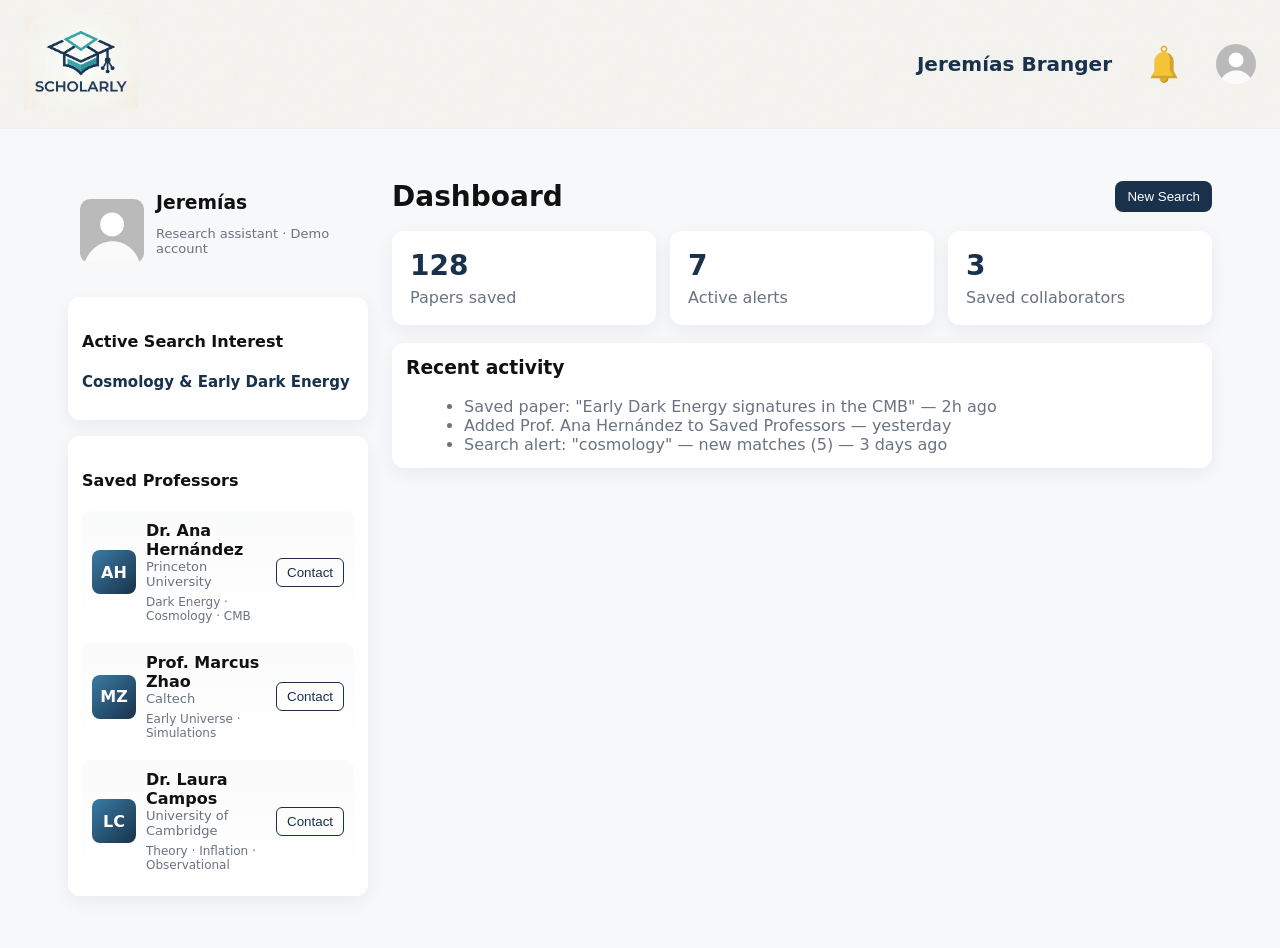
==== dashboard.html @ e4152abb "Project for ASC Demo day however will develop further into an actual site. Overall idea of connectin" ====
<!DOCTYPE html>
<html lang="en">
<head>
    <meta charset="UTF-8">
    <meta name="viewport" content="width=device-width, initial-scale=1.0">
    <title>Dashboard</title>
    <link rel="stylesheet" href="dashboardian.css">
    <script src="dashboard.js" defer></script>
</head>
<body>
    <div class="navi">
        <div class="navi-left">
            <a href="index.html">
                <img id="logo" src="images/scholarly.png" alt="Scholarly logo">
            </a>            
        </div>
        <div class="navi-right">
            <p class="welcome">Jeremías Branger</p>
            <img id="notif" src="images/notif.png" alt="Notifications">
            <img id="pfp" src="images/pfp.jpg" alt="Profile picture">
        </div>
    </div>

    <div class="dashboard container">
        <aside class="sidebar">
            <div class="profile-card">
                <img class="profile-img" src="images/pfp.jpg" alt="pfp">
                <div class="profile-meta">
                    <h3>Jeremías</h3>
                    <p class="muted">Research assistant · Demo account</p>
                </div>
            </div>

            <div class="interest-card card">
                <h4>Active Search Interest</h4>
                <p class="interest">Cosmology &amp; Early Dark Energy</p>
            </div>

            <div class="saved-profs card">
                <h4>Saved Professors</h4>
                <div class="prof-list">
                    <div class="prof-card">
                        <div class="prof-avatar">AH</div>
                        <div class="prof-body">
                            <strong>Dr. Ana Hernández</strong>
                            <span class="muted">Princeton University</span>
                            <div class="tags">Dark Energy · Cosmology · CMB</div>
                        </div>
                        <div class="prof-actions">
                            <button class="contact">Contact</button>
                        </div>
                    </div>

                    <div class="prof-card">
                        <div class="prof-avatar">MZ</div>
                        <div class="prof-body">
                            <strong>Prof. Marcus Zhao</strong>
                            <span class="muted">Caltech</span>
                            <div class="tags">Early Universe · Simulations</div>
                        </div>
                        <div class="prof-actions">
                            <button class="contact">Contact</button>
                        </div>
                    </div>

                    <div class="prof-card">
                        <div class="prof-avatar">LC</div>
                        <div class="prof-body">
                            <strong>Dr. Laura Campos</strong>
                            <span class="muted">University of Cambridge</span>
                            <div class="tags">Theory · Inflation · Observational</div>
                        </div>
                        <div class="prof-actions">
                            <button class="contact">Contact</button>
                        </div>
                    </div>
                </div>
            </div>
        </aside>

        <main class="main">
            <header class="main-header">
                <div>
                    <h1 class="dashboard-title">Dashboard</h1>
                </div>
                <div class="search">
                    <button class="search-btn">New Search</button>
                </div>
            </header>

            <section class="stats">
                <div class="stat card">
                    <div class="stat-number">128</div>
                    <div class="stat-label">Papers saved</div>
                </div>
                <div class="stat card">
                    <div class="stat-number">7</div>
                    <div class="stat-label">Active alerts</div>
                </div>
                <div class="stat card">
                    <div class="stat-number">3</div>
                    <div class="stat-label">Saved collaborators</div>
                </div>
            </section>

            <section class="activity card">
                <h3>Recent activity</h3>
                <ul>
                    <li>Saved paper: "Early Dark Energy signatures in the CMB" — 2h ago</li>
                    <li>Added Prof. Ana Hernández to Saved Professors — yesterday</li>
                    <li>Search alert: "cosmology" — new matches (5) — 3 days ago</li>
                </ul>
            </section>
        </main>
    </div>

    <div class="search_overlay">
        <div class="search_box">
            <input type="text" id="searchy" placeholder="Search for papers, professors, or topics...">
            <div class="search_results">
                <p class="muted">No results found.</p>
            </div>
        </div>
    </div>
</body>
</html>
---- dashboardian.css ----
:root{
    --bg:#f7f8fa;
    --card:#ffffff;
    --muted:#6b7280;
    --accent:#19314B;
    --glass: rgba(25,49,75,0.04);
}

*{box-sizing:border-box}
body{
    font-family:Inter, system-ui, -apple-system, 'Segoe UI', Roboto, Arial;
    margin:0; background:var(--bg);
    color:#0f1724;
}

.navi{
    display:flex;
    align-items:center;
    justify-content:space-between;
    padding:12px 24px;
    background:var(--card);
    box-shadow:0 1px 0 rgba(16,24,40,0.03);
}
.navi-right{
    display:flex;
    align-items:center;
    gap:12px;
}
.navi-right .welcome{
    font-weight:600;
    color:var(--accent);
    margin:0;
}
#pfp{
    width:40px;
    height:40px;
    border-radius:8px;
    object-fit:cover;
}

.container{
    display:grid;
    grid-template-columns:300px 1fr;
    gap:24px;
    padding:28px;
    max-width:1200px;
    margin:24px auto
}

.card{
    background:var(--card);
    border-radius:12px;
    padding:14px;
    box-shadow:0 6px 18px rgba(20,30,50,0.06)
}

.profile-card{
    display:flex;
    gap:12px;
    align-items:center;
    padding:12px;
}
.profile-img{
    width:64px;
    height:64px;
    border-radius:10px;
    object-fit:cover;
    flex-shrink:0;
}
.profile-meta h3{
    margin:0;
}
.muted{
    color:var(--muted);
    font-size:13px;
}

.interest-card{
    margin-top:16px;
}
.interest{
    font-weight:700;
    color:var(--accent);
    font-size:15px;
    margin-top:6px;
}

.saved-profs{
    margin-top:16px;
}
.prof-list{
    display:flex;
    flex-direction:column;
    gap:10px;
    margin-top:10px;
}
.prof-card{
    display:flex;
    align-items:center;
    gap:10px;
    padding:10px;
    border-radius:8px;
    background:linear-gradient(180deg, rgba(25,49,75,0.02), rgba(245,245,245,0.02));
}
.prof-avatar{
    width:44px;
    height:44px;
    border-radius:8px;
    background:linear-gradient(135deg,#3a7ca5,#19314B);
    color:#fff;
    display:flex;
    align-items:center;
    justify-content:center;
    font-weight:700;
}
.prof-body{
    flex:1;
    display:flex;
    flex-direction:column;
}
.tags{
    font-size:12px;
    color:var(--muted);
    margin-top:6px;
}
.prof-actions .contact{
    background:transparent;
    border:1px solid var(--accent);
    color:var(--accent);
    padding:6px 10px;
    border-radius:6px;
    cursor:pointer;
}

.main-header{
    display:flex;
    justify-content:space-between;
    align-items:center;
    gap:12px;
}
.dashboard-title{
    margin:0;
    font-size:28px;
}
.dashboard-sub{
    margin:4px 0 0;
    color:var(--muted);
}
.search-btn{
    background:var(--accent);
    color:#fff;
    border:none;
    padding:8px 12px;
    border-radius:8px;
    cursor:pointer;
}

.stats{
    display:flex;
    gap:14px;
    margin-top:18px
}
.stat{
    flex:1;
    padding:18px;
    display:flex;
    flex-direction:column;
    align-items:flex-start;
    gap:6px
}
.stat-number{
    font-size:28px;
    font-weight:700;
    color:var(--accent)
}
.stat-label{
    color:var(--muted)
}

.activity{
    margin-top:18px
}
.activity h3{
    margin-top:0
}
.activity ul{
    margin:10px 0 0 18px;
    color:var(--muted)
}

@media (max-width:900px){
    .container{grid-template-columns:1fr;padding:18px}
    .navi{padding:10px}
}
:root{
    --nav-bg: #f5f4f0;
    --accent: #19314B;
}

*{box-sizing:border-box}
body{
    margin:0;
    font-family: Inter, system-ui, -apple-system, "Segoe UI", Roboto, "Helvetica Neue", Arial;
    color:#111;
    -webkit-font-smoothing:antialiased;
}

#logo{
    width:115px;
    height:100px;
    object-fit:contain;
}

.navi{
    display:flex;
    align-items:center;
    justify-content:space-between;
    padding:12px 24px;
    background-color:var(--nav-bg);
    background-image: url("data:image/svg+xml,%3Csvg viewBox='0 0 200 200' xmlns='http://www.w3.org/2000/svg'%3E%3Cfilter id='noiseFilter'%3E%3CfeTurbulence type='fractalNoise' baseFrequency='0.8' numOctaves='3' stitchTiles='stitch'/%3E%3C/filter%3E%3Crect width='100%25' height='100%25' filter='url(%23noiseFilter)' opacity='0.05'/%3E%3C/svg%3E");
    background-repeat: repeat;
}

.navi-left{display:flex;align-items:center;gap:18px}
.navi-right{display:flex;align-items:center}

.welcome{
    font-size:20px;
    font-weight:600;
    color:var(--accent);
}

#pfp, #notif{
    margin-left:20px;
    width:40px;
    height:40px;
    border-radius:50%;
    object-fit:cover;
}

.search_overlay{
    position:fixed;
    top:0; left:0; bottom:0; right:0;
    width:100%; height:100%;
    backdrop-filter:blur(8px);
    opacity:0;
    align-items:center;
    justify-content:center;
    pointer-events:none;
    transition:opacity 0.3s ease;
}
.search_overlay.active{
    opacity:1;
    display:flex;
    pointer-events:auto;
    transition:opacity 0.3s ease;
}

.search_box{
    background:var(--card);
    padding:20px;
    border-radius:12px;
    width:1200px;
    height:600px;
    margin:24px auto;
    box-shadow:0 6px 18px rgba(20,30,50,0.06);
}

#searchy{
    width:100%;
    padding:12px;
    font-size:16px;
    border:1px solid var(--muted);
    border-radius:8px;
}
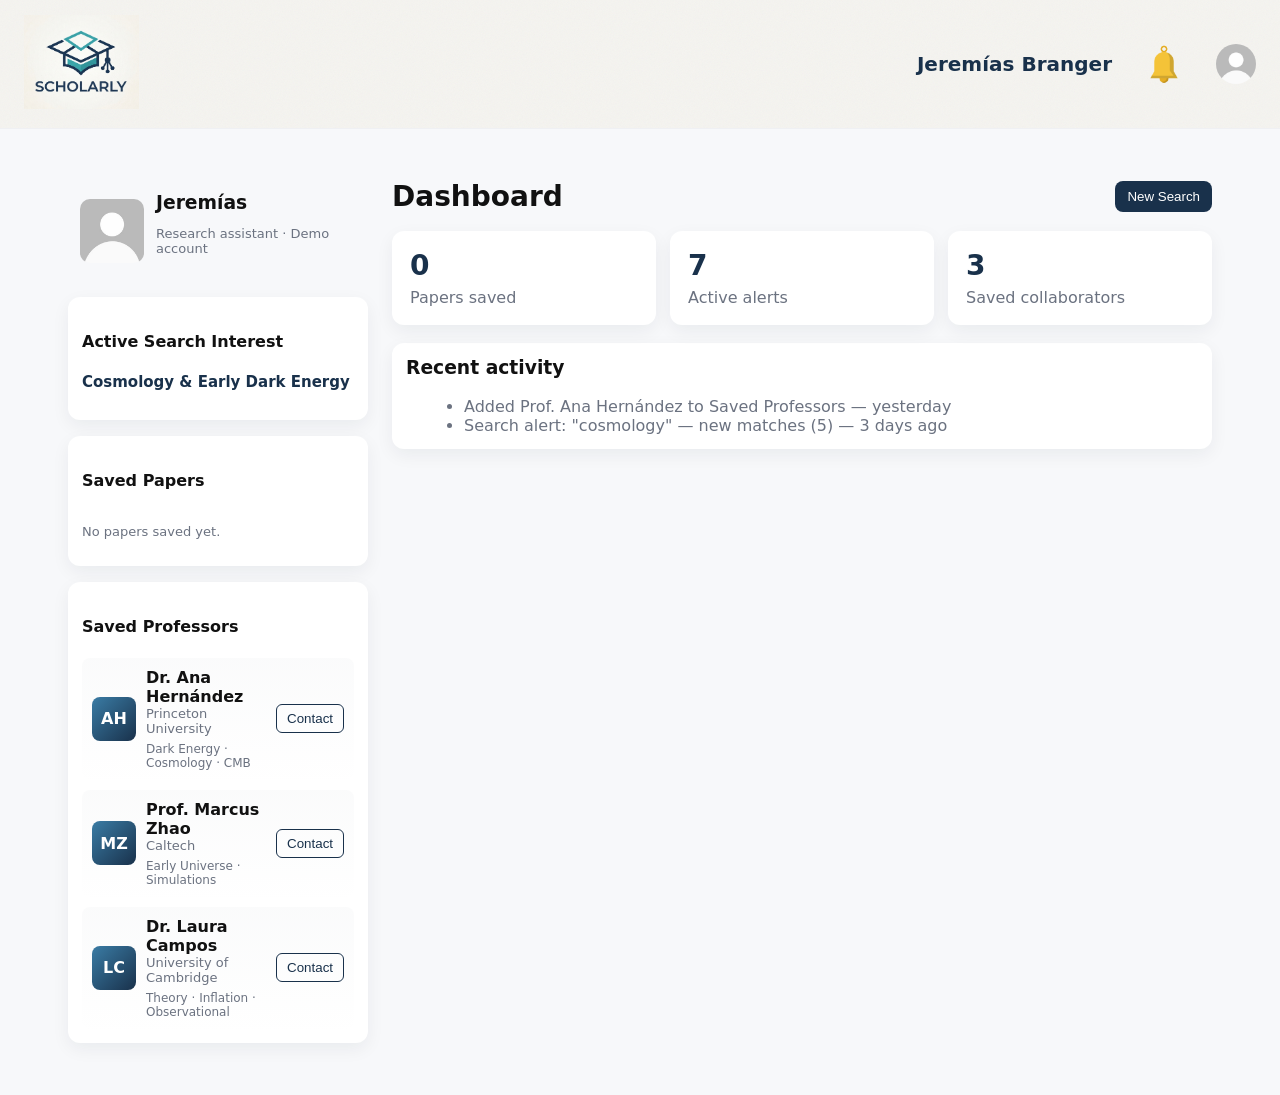
==== commit d0bfaa8e: "Finished demo of scholarly, including: searching OpenAlex API for info on authors, books, and more, " ====
--- a/dashboard.html
+++ b/dashboard.html
@@ -6,6 +6,11 @@
     <title>Dashboard</title>
     <link rel="stylesheet" href="dashboardian.css">
     <script src="dashboard.js" defer></script>
+    <link rel="icon" href="images/favi/favicon.ico">
+    <link rel="apple-touch-icon" sizes="180x180" href="images/favi/apple-touch-icon.png">
+    <link rel="icon" type="image/png" sizes="32x32" href="images/favi/favicon-32x32.png">
+    <link rel="icon" type="image/png" sizes="16x16" href="images/favi/favicon-16x16.png">
+    <link rel="manifest" href="images/favi/site.webmanifest">
 </head>
 <body>
     <div class="navi">
@@ -34,6 +39,13 @@
             <div class="interest-card card">
                 <h4>Active Search Interest</h4>
                 <p class="interest">Cosmology &amp; Early Dark Energy</p>
+            </div>
+
+            <div class="saved-papers card">
+                <h4>Saved Papers</h4>
+                <div class="saved-papers-list">
+                    <p class="muted">No papers saved yet.</p>
+                </div>
             </div>
 
             <div class="saved-profs card">
@@ -90,7 +102,7 @@
 
             <section class="stats">
                 <div class="stat card">
-                    <div class="stat-number">128</div>
+                    <div class="stat-number">0</div>
                     <div class="stat-label">Papers saved</div>
                 </div>
                 <div class="stat card">
@@ -106,7 +118,6 @@
             <section class="activity card">
                 <h3>Recent activity</h3>
                 <ul>
-                    <li>Saved paper: "Early Dark Energy signatures in the CMB" — 2h ago</li>
                     <li>Added Prof. Ana Hernández to Saved Professors — yesterday</li>
                     <li>Search alert: "cosmology" — new matches (5) — 3 days ago</li>
                 </ul>
--- a/dashboardian.css
+++ b/dashboardian.css
@@ -274,3 +274,154 @@
     border-radius:8px;
 }
 
+.search_results{
+    margin-top:14px;
+    max-height:440px;
+    overflow-y:auto;
+    display:flex;
+    flex-direction:column;
+    gap:10px;
+    padding-right:6px;
+}
+
+.saved-papers{
+    margin-top:16px;
+}
+
+.saved-papers-list{
+    display:flex;
+    flex-direction:column;
+    gap:8px;
+    margin-top:10px;
+}
+
+.saved-paper-item{
+    display:flex;
+    align-items:center;
+    justify-content:space-between;
+    gap:8px;
+    font-size:13px;
+    color:#111827;
+    padding:8px 10px;
+    border-radius:8px;
+    background:rgba(25,49,75,0.03);
+}
+
+.saved-paper-item a{
+    color:var(--accent);
+    font-weight:600;
+    text-decoration:none;
+}
+
+.search-loading{
+    display:flex;
+    align-items:center;
+    gap:10px;
+    color:var(--muted);
+    font-size:14px;
+    padding:12px 0;
+}
+
+.loading-spinner{
+    width:14px;
+    height:14px;
+    border:2px solid rgba(25,49,75,0.18);
+    border-top-color:var(--accent);
+    border-radius:50%;
+    animation:spin 0.8s linear infinite;
+}
+
+@keyframes spin {
+    to { transform: rotate(360deg); }
+}
+
+.result-item{
+    width:100%;
+    text-align:left;
+    background:#f8fafc;
+    border:1px solid rgba(25,49,75,0.08);
+    border-radius:10px;
+    padding:12px 14px;
+    cursor:pointer;
+    transition:border-color 0.15s ease, transform 0.15s ease, box-shadow 0.15s ease;
+}
+
+.result-item:hover{
+    border-color:rgba(25,49,75,0.24);
+    box-shadow:0 4px 12px rgba(25,49,75,0.08);
+    transform:translateY(-1px);
+}
+
+.result-actions{
+    display:flex;
+    align-items:center;
+    justify-content:flex-end;
+    gap:8px;
+    margin-top:12px;
+}
+
+.result-link,
+.result-save{
+    display:inline-flex;
+    align-items:center;
+    justify-content:center;
+    min-width:72px;
+    padding:7px 10px;
+    border-radius:7px;
+    font-size:12px;
+    font-weight:600;
+    text-decoration:none;
+    cursor:pointer;
+    transition:opacity 0.15s ease;
+}
+
+.result-link{
+    background:rgba(25,49,75,0.08);
+    color:var(--accent);
+}
+
+.result-save{
+    border:1px solid var(--accent);
+    background:var(--accent);
+    color:#fff;
+}
+
+.result-save:disabled{
+    opacity:0.8;
+    cursor:default;
+}
+
+.result-topline{
+    display:flex;
+    justify-content:space-between;
+    align-items:center;
+    gap:10px;
+    margin-bottom:6px;
+}
+
+.result-type,
+.result-year{
+    font-size:11px;
+    letter-spacing:0.04em;
+    text-transform:uppercase;
+    color:var(--muted);
+}
+
+.result-title{
+    margin:0 0 4px;
+    font-weight:700;
+    color:#111827;
+    line-height:1.4;
+}
+
+.result-meta,
+.result-venue{
+    color:var(--muted);
+    font-size:13px;
+    line-height:1.5;
+}
+
+.result-venue{
+    margin-top:4px;
+}
+
